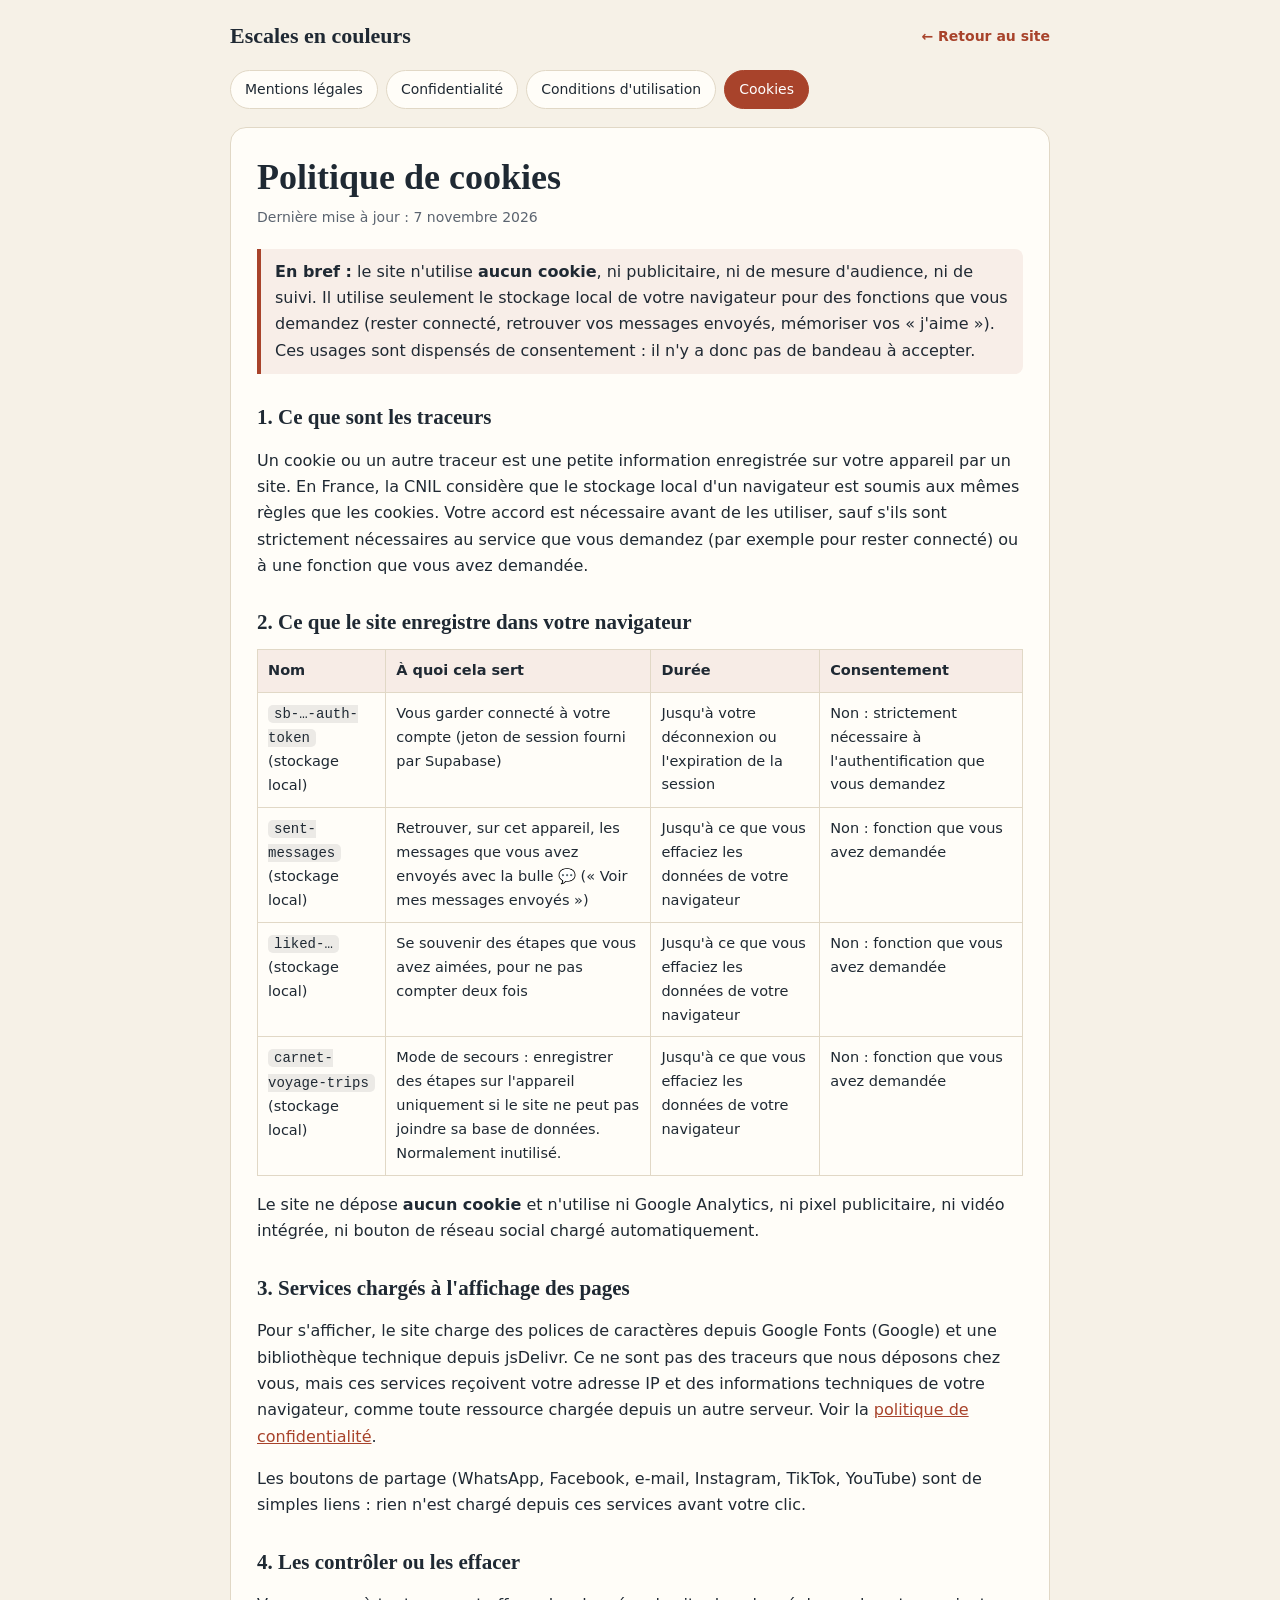
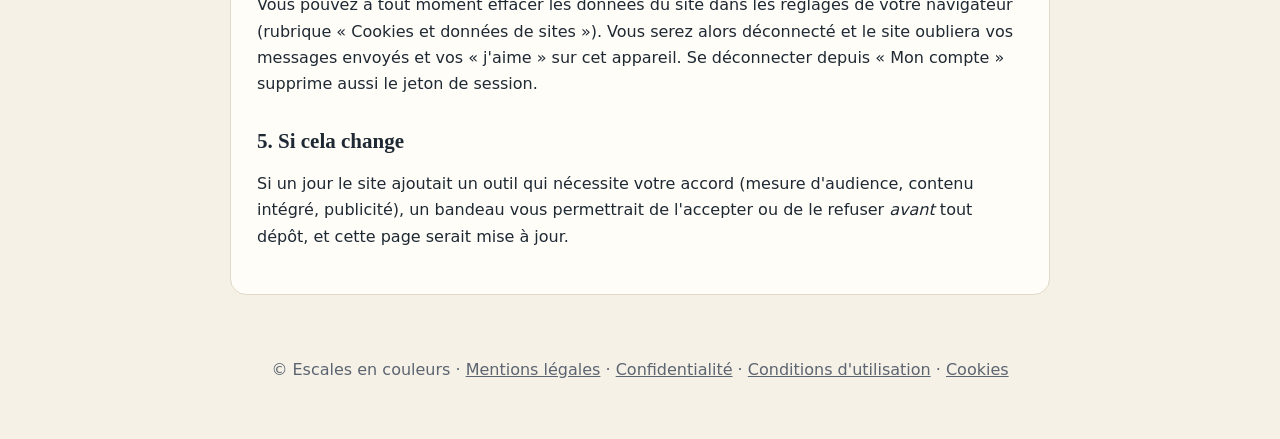
==== cookies.html @ 13f14ee6 "Add files via upload" ====
<!DOCTYPE html>
<html lang="fr">
<head>
<meta charset="utf-8">
<meta name="viewport" content="width=device-width, initial-scale=1">
<title>Politique de cookies — Escales en couleurs</title>
<meta name="description" content="Escales en couleurs n&#x27;utilise aucun cookie : détail du stockage local du navigateur et absence de consentement requis.">
<meta name="robots" content="index, follow">
<link rel="icon" href="data:,">
<style>
:root{--bg:#f6f1e7;--card:#fffdf8;--ink:#1f2933;--soft:#5b6470;--line:#e1d8c6;--accent:#a8432b}
@media (prefers-color-scheme:dark){:root{--bg:#161d23;--card:#1e262d;--ink:#eee7d8;--soft:#aab2bb;--line:#33404a;--accent:#e58a72}}
*{box-sizing:border-box}
body{margin:0;background:var(--bg);color:var(--ink);font-family:system-ui,-apple-system,"Segoe UI",Roboto,Helvetica,Arial,sans-serif;line-height:1.65}
.top{display:flex;justify-content:space-between;align-items:center;gap:12px;flex-wrap:wrap;max-width:860px;margin:0 auto;padding:18px 20px 10px}
.brand{font-family:Georgia,"Times New Roman",serif;font-weight:bold;font-size:22px;color:var(--ink);text-decoration:none}
.back{color:var(--accent);text-decoration:none;font-size:14px;font-weight:600}
.docnav{max-width:860px;margin:0 auto;padding:6px 20px 12px;display:flex;flex-wrap:wrap;gap:8px}
.docnav a{padding:7px 14px;border:1px solid var(--line);border-radius:999px;color:var(--ink);text-decoration:none;font-size:14px;background:var(--card)}
.docnav a[aria-current="page"]{background:var(--accent);border-color:var(--accent);color:#fff}
main{max-width:860px;margin:0 auto;padding:6px 20px 36px}
article{background:var(--card);border:1px solid var(--line);border-radius:16px;padding:28px 26px}
h1{font-family:Georgia,"Times New Roman",serif;font-size:clamp(26px,5vw,36px);margin:0 0 6px;line-height:1.2}
.updated{color:var(--soft);font-size:14px;margin:0 0 20px}
h2{font-family:Georgia,"Times New Roman",serif;font-size:21px;margin:30px 0 8px;line-height:1.3}
h3{font-size:16px;margin:18px 0 4px}
p,li{font-size:16px} ul,ol{padding-left:22px} li{margin:5px 0}
a{color:var(--accent)}
.toc{border:1px solid var(--line);border-radius:10px;padding:10px 16px;margin:0 0 6px;font-size:15px}
.toc ol{margin:6px 0}
.tablewrap{overflow-x:auto;margin:12px 0}
table{border-collapse:collapse;width:100%;min-width:600px;font-size:14.5px}
th,td{border:1px solid var(--line);padding:9px 10px;text-align:left;vertical-align:top}
th{background:rgba(168,67,43,.09)}
code{background:rgba(127,127,127,.15);padding:1px 6px;border-radius:5px;font-size:14px}
.note{border-left:4px solid var(--accent);background:rgba(168,67,43,.08);padding:10px 14px;border-radius:0 8px 8px 0;margin:14px 0}
footer{max-width:860px;margin:0 auto;padding:10px 20px 40px;text-align:center;color:var(--soft);font-size:14px}
footer a{color:var(--soft)}
@media (max-width:600px){article{padding:20px 16px}}
</style>
</head>
<body>
<header class="top"><a class="brand" href="/">Escales en couleurs</a><a class="back" href="/">← Retour au site</a></header>
<nav class="docnav" aria-label="Informations légales"><a href="/mentions-legales">Mentions légales</a><a href="/confidentialite">Confidentialité</a><a href="/conditions">Conditions d'utilisation</a><a href="/cookies" aria-current="page">Cookies</a></nav>
<main>
<article>
<h1>Politique de cookies</h1>
<p class="updated">Dernière mise à jour : 7 novembre 2026</p>

<div class="note"><strong>En bref :</strong> le site n'utilise <strong>aucun cookie</strong>, ni publicitaire, ni de mesure d'audience, ni de suivi. Il utilise seulement le stockage local de votre navigateur pour des fonctions que vous demandez (rester connecté, retrouver vos messages envoyés, mémoriser vos « j'aime »). Ces usages sont dispensés de consentement : il n'y a donc pas de bandeau à accepter.</div>
<h2 id="quoi">1. Ce que sont les traceurs</h2>
<p>Un cookie ou un autre traceur est une petite information enregistrée sur votre appareil par un site. En France, la CNIL considère que le stockage local d'un navigateur est soumis aux mêmes règles que les cookies. Votre accord est nécessaire avant de les utiliser, sauf s'ils sont strictement nécessaires au service que vous demandez (par exemple pour rester connecté) ou à une fonction que vous avez demandée.</p>
<h2 id="liste">2. Ce que le site enregistre dans votre navigateur</h2>
<div class="tablewrap"><table>
<tr><th>Nom</th><th>À quoi cela sert</th><th>Durée</th><th>Consentement</th></tr>
<tr><td><code>sb-…-auth-token</code> (stockage local)</td><td>Vous garder connecté à votre compte (jeton de session fourni par Supabase)</td><td>Jusqu'à votre déconnexion ou l'expiration de la session</td><td>Non : strictement nécessaire à l'authentification que vous demandez</td></tr>
<tr><td><code>sent-messages</code> (stockage local)</td><td>Retrouver, sur cet appareil, les messages que vous avez envoyés avec la bulle 💬 (« Voir mes messages envoyés »)</td><td>Jusqu'à ce que vous effaciez les données de votre navigateur</td><td>Non : fonction que vous avez demandée</td></tr>
<tr><td><code>liked-…</code> (stockage local)</td><td>Se souvenir des étapes que vous avez aimées, pour ne pas compter deux fois</td><td>Jusqu'à ce que vous effaciez les données de votre navigateur</td><td>Non : fonction que vous avez demandée</td></tr>
<tr><td><code>carnet-voyage-trips</code> (stockage local)</td><td>Mode de secours : enregistrer des étapes sur l'appareil uniquement si le site ne peut pas joindre sa base de données. Normalement inutilisé.</td><td>Jusqu'à ce que vous effaciez les données de votre navigateur</td><td>Non : fonction que vous avez demandée</td></tr>
</table></div>
<p>Le site ne dépose <strong>aucun cookie</strong> et n'utilise ni Google Analytics, ni pixel publicitaire, ni vidéo intégrée, ni bouton de réseau social chargé automatiquement.</p>
<h2 id="tiers">3. Services chargés à l'affichage des pages</h2>
<p>Pour s'afficher, le site charge des polices de caractères depuis Google Fonts (Google) et une bibliothèque technique depuis jsDelivr. Ce ne sont pas des traceurs que nous déposons chez vous, mais ces services reçoivent votre adresse IP et des informations techniques de votre navigateur, comme toute ressource chargée depuis un autre serveur. Voir la <a href="/confidentialite#destinataires">politique de confidentialité</a>.</p>
<p>Les boutons de partage (WhatsApp, Facebook, e-mail, Instagram, TikTok, YouTube) sont de simples liens : rien n'est chargé depuis ces services avant votre clic.</p>
<h2 id="gerer">4. Les contrôler ou les effacer</h2>
<p>Vous pouvez à tout moment effacer les données du site dans les réglages de votre navigateur (rubrique « Cookies et données de sites »). Vous serez alors déconnecté et le site oubliera vos messages envoyés et vos « j'aime » sur cet appareil. Se déconnecter depuis « Mon compte » supprime aussi le jeton de session.</p>
<h2 id="futur">5. Si cela change</h2>
<p>Si un jour le site ajoutait un outil qui nécessite votre accord (mesure d'audience, contenu intégré, publicité), un bandeau vous permettrait de l'accepter ou de le refuser <em>avant</em> tout dépôt, et cette page serait mise à jour.</p>

</article>
</main>
<footer><p>© Escales en couleurs · <a href="/mentions-legales">Mentions légales</a> · <a href="/confidentialite">Confidentialité</a> · <a href="/conditions">Conditions d'utilisation</a> · <a href="/cookies">Cookies</a></p></footer>
</body>
</html>
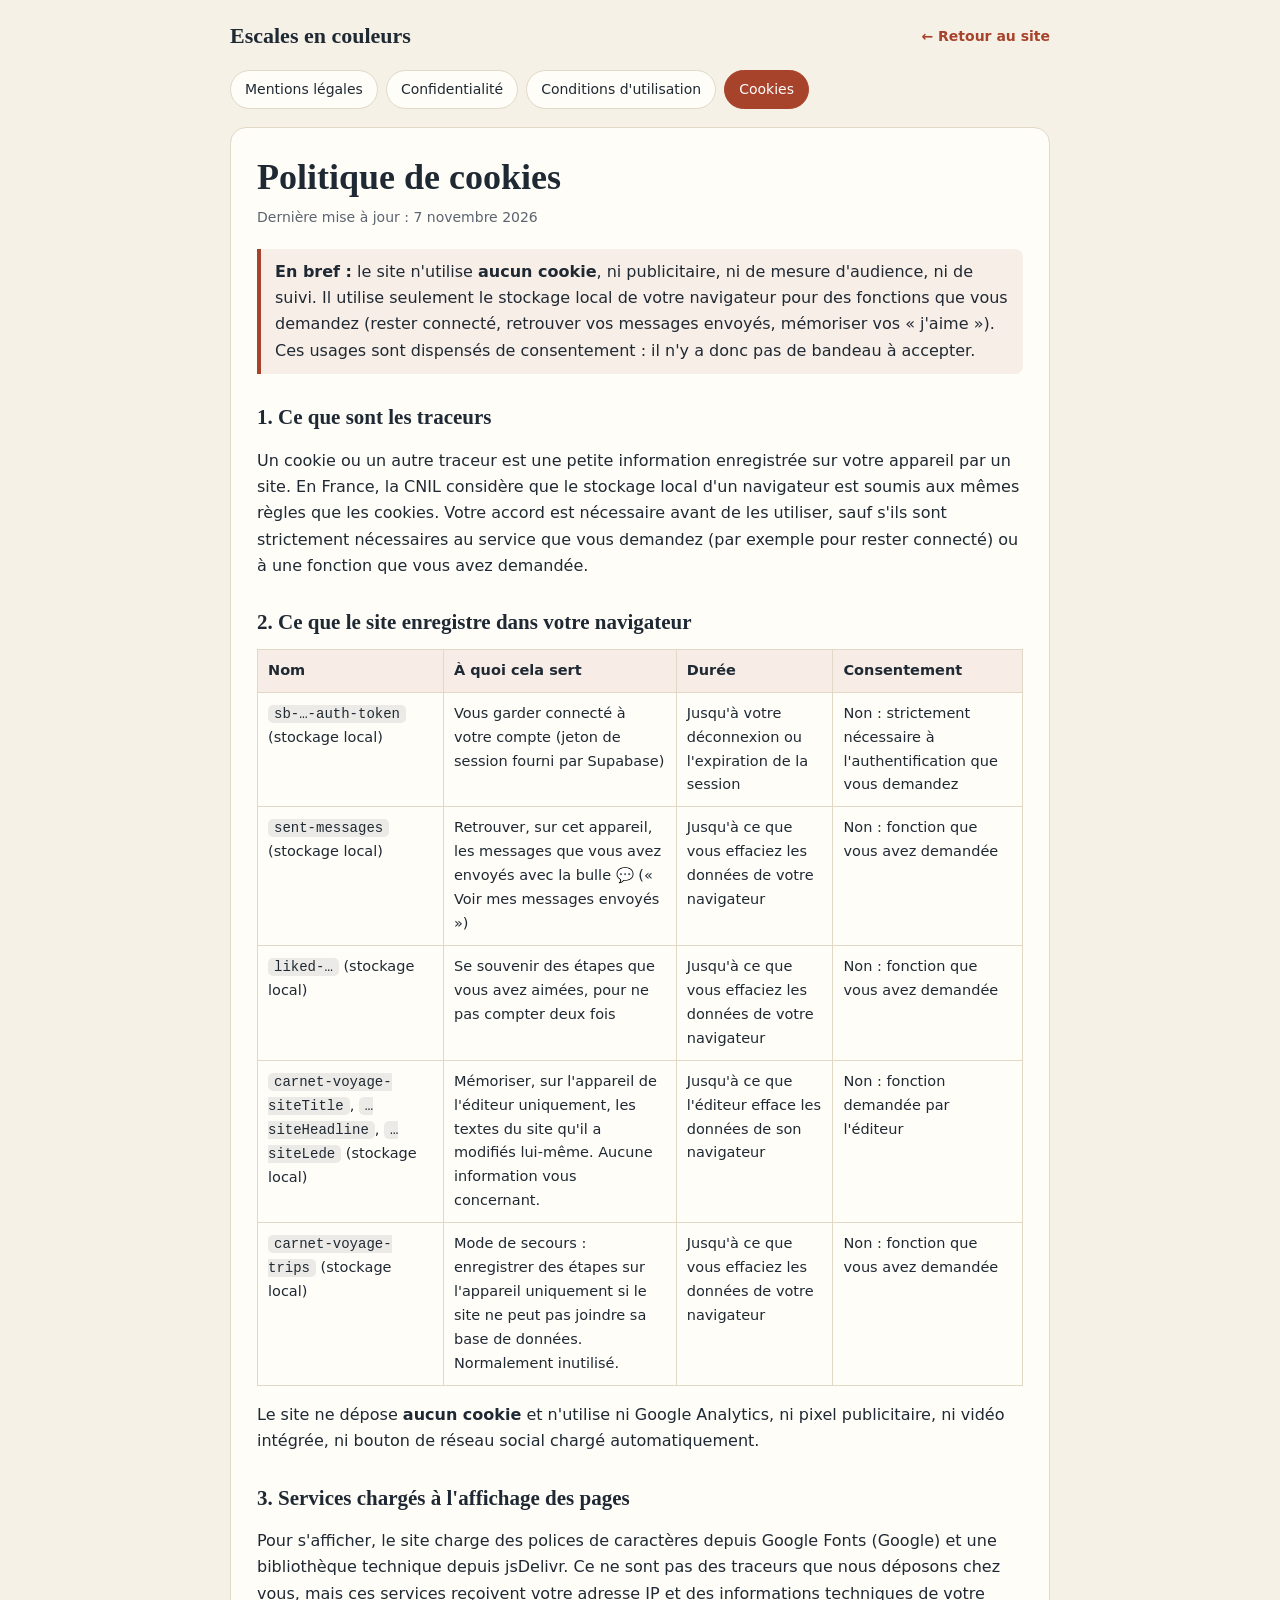
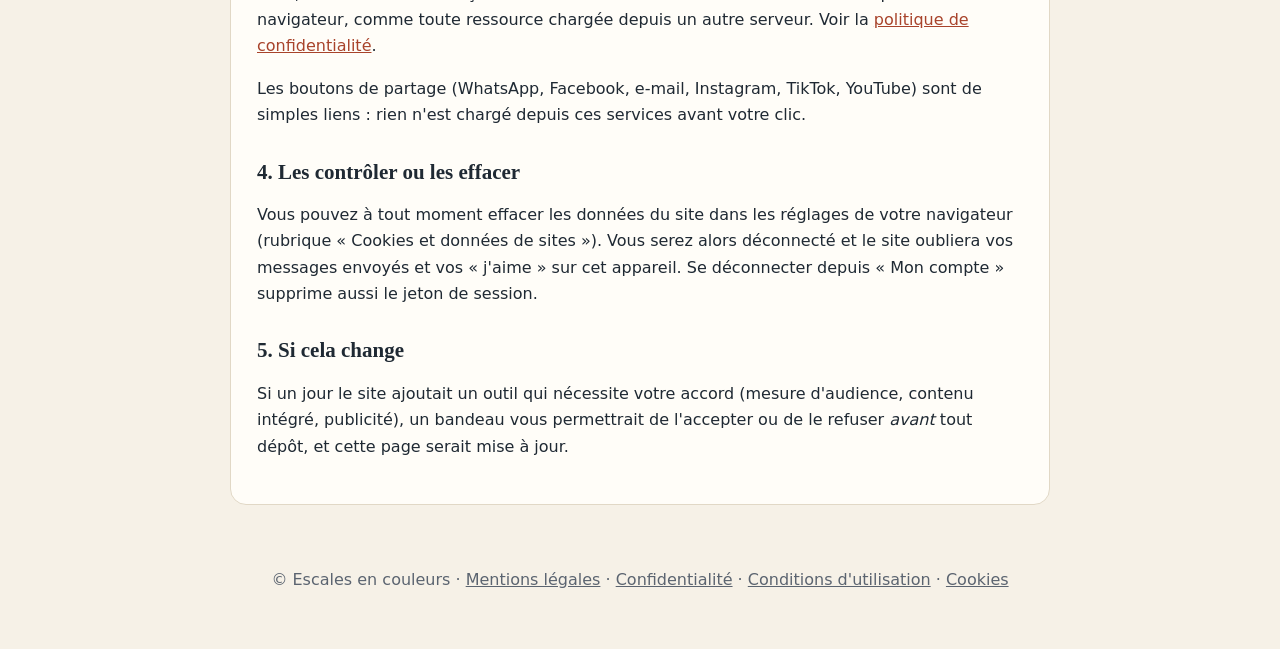
==== commit 6dfa84c0: "Add files via upload" ====
--- a/cookies.html
+++ b/cookies.html
@@ -56,6 +56,7 @@
 <tr><td><code>sb-…-auth-token</code> (stockage local)</td><td>Vous garder connecté à votre compte (jeton de session fourni par Supabase)</td><td>Jusqu'à votre déconnexion ou l'expiration de la session</td><td>Non : strictement nécessaire à l'authentification que vous demandez</td></tr>
 <tr><td><code>sent-messages</code> (stockage local)</td><td>Retrouver, sur cet appareil, les messages que vous avez envoyés avec la bulle 💬 (« Voir mes messages envoyés »)</td><td>Jusqu'à ce que vous effaciez les données de votre navigateur</td><td>Non : fonction que vous avez demandée</td></tr>
 <tr><td><code>liked-…</code> (stockage local)</td><td>Se souvenir des étapes que vous avez aimées, pour ne pas compter deux fois</td><td>Jusqu'à ce que vous effaciez les données de votre navigateur</td><td>Non : fonction que vous avez demandée</td></tr>
+<tr><td><code>carnet-voyage-siteTitle</code>, <code>…siteHeadline</code>, <code>…siteLede</code> (stockage local)</td><td>Mémoriser, sur l'appareil de l'éditeur uniquement, les textes du site qu'il a modifiés lui-même. Aucune information vous concernant.</td><td>Jusqu'à ce que l'éditeur efface les données de son navigateur</td><td>Non : fonction demandée par l'éditeur</td></tr>
 <tr><td><code>carnet-voyage-trips</code> (stockage local)</td><td>Mode de secours : enregistrer des étapes sur l'appareil uniquement si le site ne peut pas joindre sa base de données. Normalement inutilisé.</td><td>Jusqu'à ce que vous effaciez les données de votre navigateur</td><td>Non : fonction que vous avez demandée</td></tr>
 </table></div>
 <p>Le site ne dépose <strong>aucun cookie</strong> et n'utilise ni Google Analytics, ni pixel publicitaire, ni vidéo intégrée, ni bouton de réseau social chargé automatiquement.</p>
